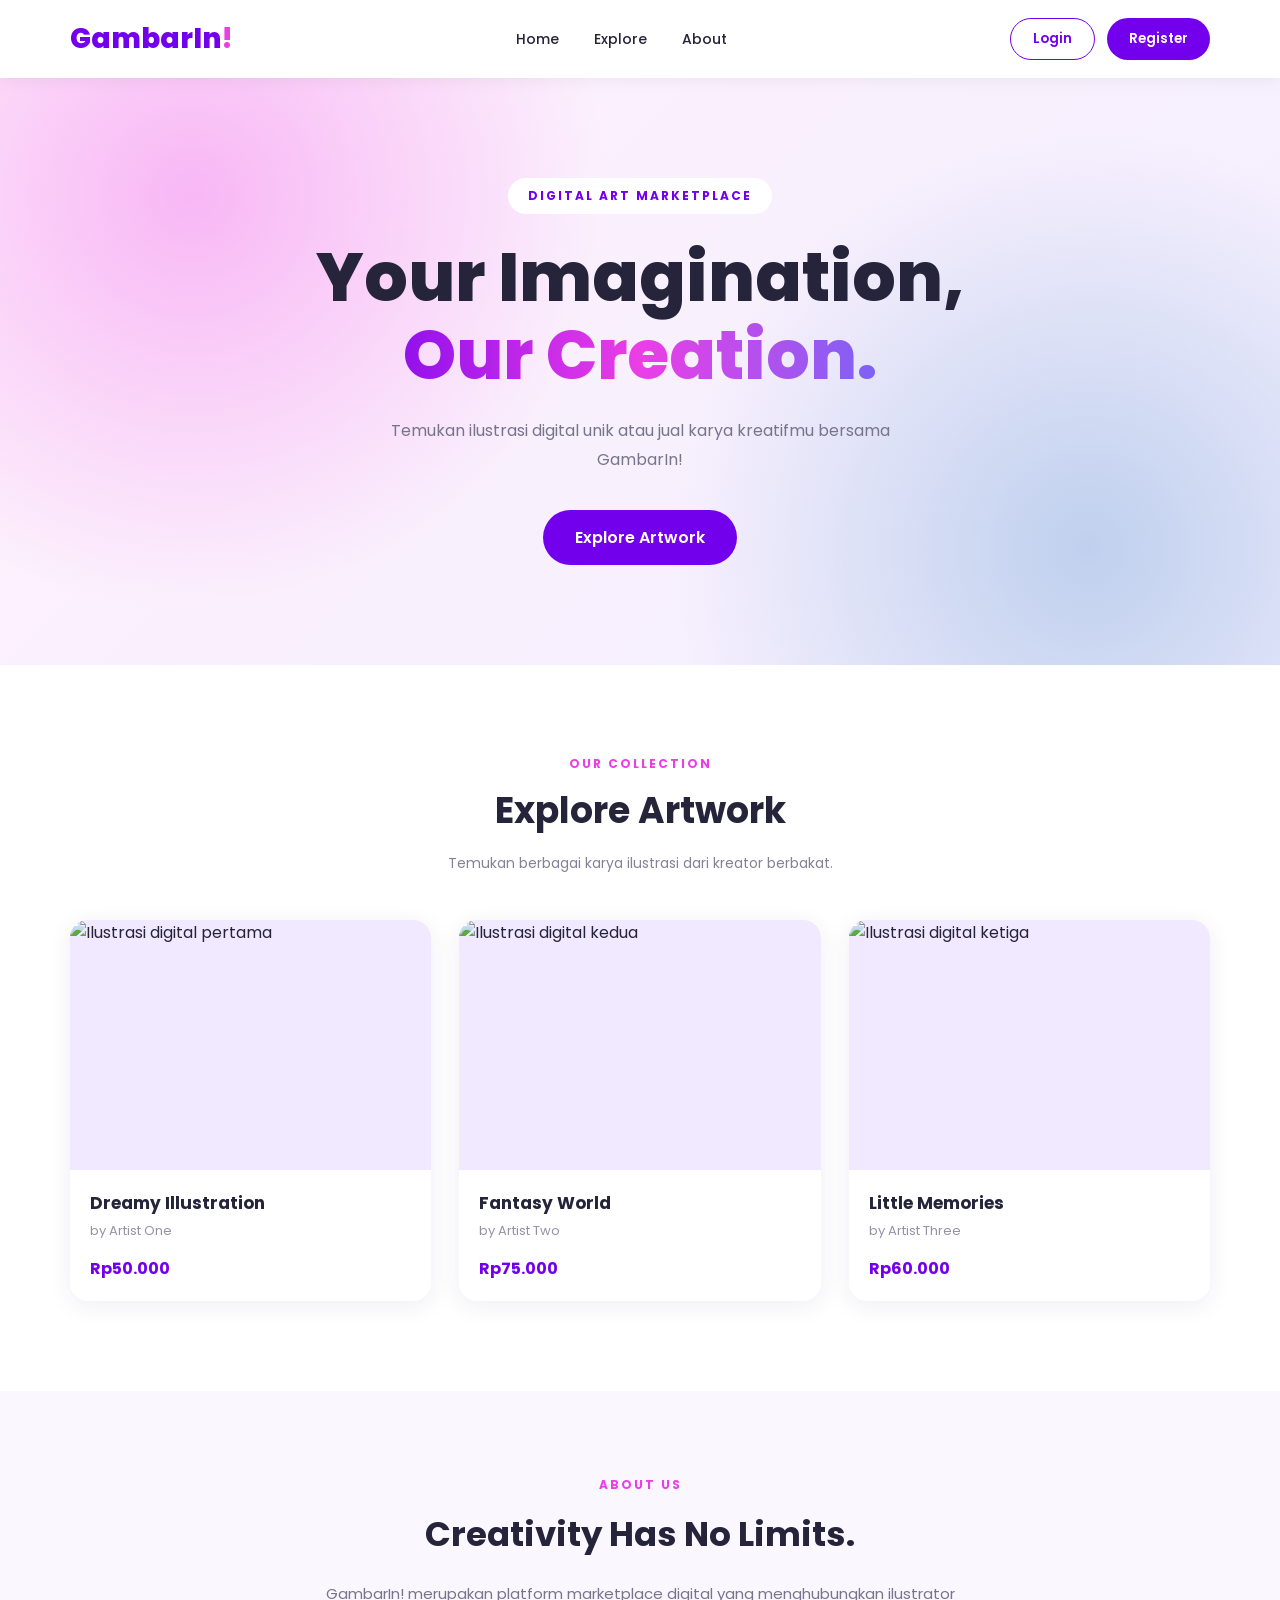
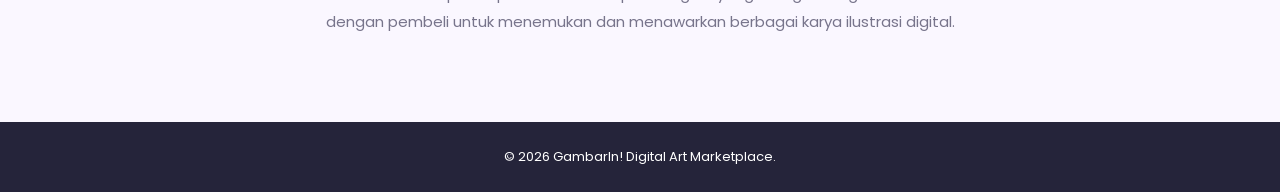
==== index.html @ 2f71aa79 "Add files via upload" ====
<!DOCTYPE html>
<html lang="id">
<head>
    <meta charset="UTF-8">
    <meta name="viewport" content="width=device-width, initial-scale=1.0">

    <title>GambarIn! - Digital Art Marketplace</title>

    <!-- Menghubungkan file CSS -->
     <link rel="preconnect" href="https://fonts.googleapis.com">
<link href="https://fonts.googleapis.com/css2?family=Poppins:wght@400;500;600;700;800&display=swap" rel="stylesheet">
    <link rel="stylesheet" href="style.css">
</head>

<body>

    <!-- NAVBAR -->
    <header>
        <nav class="navbar">
            <a href="#" class="logo">GambarIn<span>!</span></a>

            <div class="nav-links">
                <a href="#home">Home</a>
                <a href="#explore">Explore</a>
                <a href="#about">About</a>
            </div>

            <div class="nav-buttons" id="navButtons">
    <button class="btn-login">Login</button>
    <button class="btn-register">Register</button>
</div>
        </nav>
    </header>


    <!-- HERO SECTION -->
    <main>

        <section class="hero" id="home">
            <div class="hero-content">
                <p class="hero-label">DIGITAL ART MARKETPLACE</p>

                <h1>
                    Your Imagination,
                    <span>Our Creation.</span>
                </h1>

                <p class="hero-description">
                    Temukan ilustrasi digital unik atau jual
                    karya kreatifmu bersama GambarIn!
                </p>

                <a href="#explore" class="btn-explore">
                    Explore Artwork
                </a>
            </div>
        </section>


        <!-- EXPLORE SECTION -->
        <section class="explore" id="explore">

            <div class="section-heading">
                <p>OUR COLLECTION</p>
                <h2>Explore Artwork</h2>
                <span>
                    Temukan berbagai karya ilustrasi dari
                    kreator berbakat.
                </span>
            </div>

            <div class="artwork-container" id="artworkContainer">

                <!-- Karya pertama -->
                <div class="artwork-card">
                    <div class="artwork-image">
                        <img src="images/artwork1.jpg" alt="Ilustrasi digital pertama">
                    </div>

                    <div class="artwork-info">
                        <h3>Dreamy Illustration</h3>
                        <p>by Artist One</p>
                        <strong>Rp50.000</strong>
                    </div>
                </div>

                <!-- Karya kedua -->
                <div class="artwork-card">
                    <div class="artwork-image">
                        <img src="images/artwork2.jpg" alt="Ilustrasi digital kedua">
                    </div>

                    <div class="artwork-info">
                        <h3>Fantasy World</h3>
                        <p>by Artist Two</p>
                        <strong>Rp75.000</strong>
                    </div>
                </div>

                <!-- Karya ketiga -->
                <div class="artwork-card">
                    <div class="artwork-image">
                        <img src="images/artwork3.jpg" alt="Ilustrasi digital ketiga">
                    </div>

                    <div class="artwork-info">
                        <h3>Little Memories</h3>
                        <p>by Artist Three</p>
                        <strong>Rp60.000</strong>
                    </div>
                </div>

            </div>
        </section>


        <!-- ABOUT SECTION -->
        <section class="about" id="about">
            <p>ABOUT US</p>
            <h2>Creativity Has No Limits.</h2>

            <p>
                GambarIn! merupakan platform marketplace
                digital yang menghubungkan ilustrator dengan
                pembeli untuk menemukan dan menawarkan
                berbagai karya ilustrasi digital.
            </p>
        </section>

    </main>


    <!-- FOOTER -->
    <footer>
        <p>© 2026 GambarIn! Digital Art Marketplace.</p>
    </footer>


    <!-- Menghubungkan file JavaScript -->
   <script src="https://cdn.jsdelivr.net/npm/@supabase/supabase-js@2"></script>
<script src="js/supabase.js"></script>
<script src="script.js"></script>

</body>
</html>
---- style.css ----
/* =================================
   1. PENGATURAN DASAR
================================= */

:root {
    --pink: #EB3EE6;
    --purple: #7300ED;
    --magenta: #F00FA9;
    --blue: #546FFA;
    --lime: #B7E44B;
    --white: #FFFFFF;
    --dark: #25243A;
    --soft-bg: #FAF7FF;
}

* {
    margin: 0;
    padding: 0;
    box-sizing: border-box;
    scroll-behavior: smooth;
}

body {
    font-family: 'Poppins', sans-serif;
    background-color: var(--white);
    color: var(--dark);
}


/* =================================
   2. NAVBAR
================================= */

header {
    width: 100%;
    background: var(--white);
    position: sticky;
    top: 0;
    z-index: 100;
    box-shadow: 0 3px 15px rgba(0, 0, 0, 0.05);
}

.navbar {
    max-width: 1200px;
    margin: auto;
    padding: 18px 30px;
    display: flex;
    justify-content: space-between;
    align-items: center;
}

.logo {
    text-decoration: none;
    font-size: 28px;
    font-weight: 800;
    color: var(--purple);
}

.logo span {
    color: var(--pink);
}

.nav-links {
    display: flex;
    gap: 35px;
}

.nav-links a {
    text-decoration: none;
    color: var(--dark);
    font-size: 14px;
    font-weight: 500;
    transition: 0.3s;
}

.nav-links a:hover {
    color: var(--pink);
}

.nav-buttons {
    display: flex;
    gap: 12px;
}

button {
    font-family: inherit;
    cursor: pointer;
}

.btn-login {
    padding: 10px 22px;
    border: 1px solid var(--purple);
    border-radius: 25px;
    background: transparent;
    color: var(--purple);
    font-weight: 600;
}

.btn-register {
    padding: 10px 22px;
    border: none;
    border-radius: 25px;
    background: var(--purple);
    color: var(--white);
    font-weight: 600;
    transition: 0.3s;
}

.btn-register:hover {
    background: var(--pink);
    transform: translateY(-2px);
}


/* =================================
   3. HERO SECTION
================================= */

.hero {
    min-height: 570px;
    padding: 100px 30px;
    display: flex;
    align-items: center;
    justify-content: center;
    text-align: center;
    background:
        radial-gradient(circle at 15% 20%, #F8B7F5, transparent 35%),
        radial-gradient(circle at 85% 80%, #BFD0EE, transparent 35%),
        linear-gradient(135deg, #FFF1FC, #F3EFFF);
}

.hero-content {
    max-width: 750px;
}

.hero-label {
    display: inline-block;
    padding: 9px 20px;
    border-radius: 30px;
    background: var(--white);
    color: var(--purple);
    font-size: 12px;
    font-weight: 700;
    letter-spacing: 2px;
    margin-bottom: 25px;
}

.hero h1 {
    font-size: clamp(38px, 6vw, 68px);
    line-height: 1.15;
    font-weight: 800;
    margin-bottom: 22px;
}

.hero h1 span {
    display: block;
    background: linear-gradient(
        90deg,
        var(--purple),
        var(--pink),
        var(--blue)
    );
    -webkit-background-clip: text;
    background-clip: text;
    color: transparent;
}

.hero-description {
    max-width: 570px;
    margin: auto;
    color: #77748B;
    font-size: 16px;
    line-height: 1.8;
    margin-bottom: 35px;
}

.btn-explore {
    display: inline-block;
    padding: 15px 32px;
    border-radius: 30px;
    background: var(--purple);
    color: var(--white);
    text-decoration: none;
    font-weight: 600;
    transition: 0.3s;
}

.btn-explore:hover {
    background: var(--pink);
    transform: translateY(-3px);
}


/* =================================
   4. EXPLORE ARTWORK
================================= */

.explore {
    padding: 90px 30px;
    max-width: 1200px;
    margin: auto;
}

.section-heading {
    text-align: center;
    margin-bottom: 45px;
}

.section-heading p {
    color: var(--pink);
    font-size: 12px;
    font-weight: 700;
    letter-spacing: 2px;
    margin-bottom: 10px;
}

.section-heading h2 {
    font-size: 36px;
    margin-bottom: 12px;
}

.section-heading span {
    color: #858196;
    font-size: 14px;
}

.artwork-container {
    display: grid;
    grid-template-columns: repeat(3, 1fr);
    gap: 28px;
}

.artwork-card {
    background: var(--white);
    border-radius: 18px;
    overflow: hidden;
    box-shadow: 0 5px 25px rgba(55, 30, 90, 0.08);
    transition: 0.3s;
}

.artwork-card:hover {
    transform: translateY(-7px);
    box-shadow: 0 12px 30px rgba(55, 30, 90, 0.14);
}

.artwork-image {
    height: 250px;
    overflow: hidden;
    background: #F1E9FF;
}

.artwork-image img {
    width: 100%;
    height: 100%;
    object-fit: cover;
    transition: 0.4s;
}

.artwork-card:hover .artwork-image img {
    transform: scale(1.05);
}

.artwork-info {
    padding: 20px;
}

.artwork-info h3 {
    font-size: 17px;
    margin-bottom: 5px;
}

.artwork-info p {
    color: #9691A5;
    font-size: 13px;
    margin-bottom: 15px;
}

.artwork-info strong {
    color: var(--purple);
    font-size: 16px;
}


/* =================================
   5. ABOUT SECTION
================================= */

.about {
    padding: 85px 30px;
    text-align: center;
    background: var(--soft-bg);
}

.about > p:first-child {
    color: var(--pink);
    font-weight: 700;
    letter-spacing: 2px;
    font-size: 12px;
    margin-bottom: 15px;
}

.about h2 {
    font-size: 34px;
    margin-bottom: 20px;
}

.about > p:last-child {
    max-width: 650px;
    margin: auto;
    color: #77748B;
    font-size: 15px;
    line-height: 1.9;
}


/* =================================
   6. FOOTER
================================= */

footer {
    padding: 25px;
    text-align: center;
    background: var(--dark);
    color: var(--white);
    font-size: 13px;
}


/* =================================
   7. RESPONSIVE DESIGN
================================= */

@media (max-width: 768px) {

    .navbar {
        flex-wrap: wrap;
        gap: 18px;
        padding: 16px 20px;
    }

    .nav-links {
        order: 3;
        width: 100%;
        justify-content: center;
        gap: 22px;
    }

    .nav-buttons {
        gap: 7px;
    }

    .btn-login,
    .btn-register {
        padding: 8px 14px;
        font-size: 12px;
    }

    .hero {
        min-height: 480px;
        padding: 70px 20px;
    }

    .hero-description {
        font-size: 14px;
    }

    .artwork-container {
        grid-template-columns: repeat(2, 1fr);
        gap: 18px;
    }

    .artwork-image {
        height: 200px;
    }

    .section-heading h2,
    .about h2 {
        font-size: 28px;
    }
}

@media (max-width: 480px) {

    .artwork-container {
        grid-template-columns: 1fr;
    }

    .artwork-image {
        height: 250px;
    }

    .nav-links {
        gap: 15px;
    }

    .nav-links a {
        font-size: 12px;
    }
}


/* =================================
   8. LOGIN & REGISTER MODAL
================================= */

.modal {
    display: none;
    position: fixed;
    inset: 0;
    background: rgba(30, 20, 50, 0.6);
    z-index: 999;
    justify-content: center;
    align-items: center;
    padding: 20px;
}

.modal.active {
    display: flex;
}

.modal-content {
    position: relative;
    background: white;
    width: 100%;
    max-width: 430px;
    padding: 40px 35px;
    border-radius: 22px;
    box-shadow: 0 10px 40px rgba(0, 0, 0, 0.15);
    animation: appear 0.3s ease;
}

@keyframes appear {
    from {
        opacity: 0;
        transform: translateY(20px);
    }

    to {
        opacity: 1;
        transform: translateY(0);
    }
}

.modal-content h2 {
    color: var(--purple);
    font-size: 27px;
    margin-bottom: 8px;
}

.modal-content > p {
    color: #858196;
    font-size: 13px;
    margin-bottom: 25px;
}

.close-modal {
    position: absolute;
    top: 15px;
    right: 20px;
    border: none;
    background: none;
    font-size: 28px;
    color: #888;
}

.modal-content label {
    display: block;
    font-size: 13px;
    font-weight: 600;
    margin-bottom: 7px;
}

.modal-content input,
.modal-content select {
    width: 100%;
    padding: 12px;
    margin-bottom: 18px;
    border: 1px solid #E5DDF0;
    border-radius: 9px;
    outline: none;
    font-family: inherit;
}

.modal-content input:focus,
.modal-content select:focus {
    border-color: var(--purple);
}

.modal-submit {
    width: 100%;
    padding: 13px;
    background: var(--purple);
    color: white;
    border: none;
    border-radius: 10px;
    font-weight: 600;
    margin-top: 5px;
}

.modal-submit:hover {
    background: var(--pink);
}

.modal-content .switch-form {
    margin-top: 20px;
    margin-bottom: 0;
    text-align: center;
}

.switch-form a {
    color: var(--purple);
    font-weight: 700;
    text-decoration: none;
}
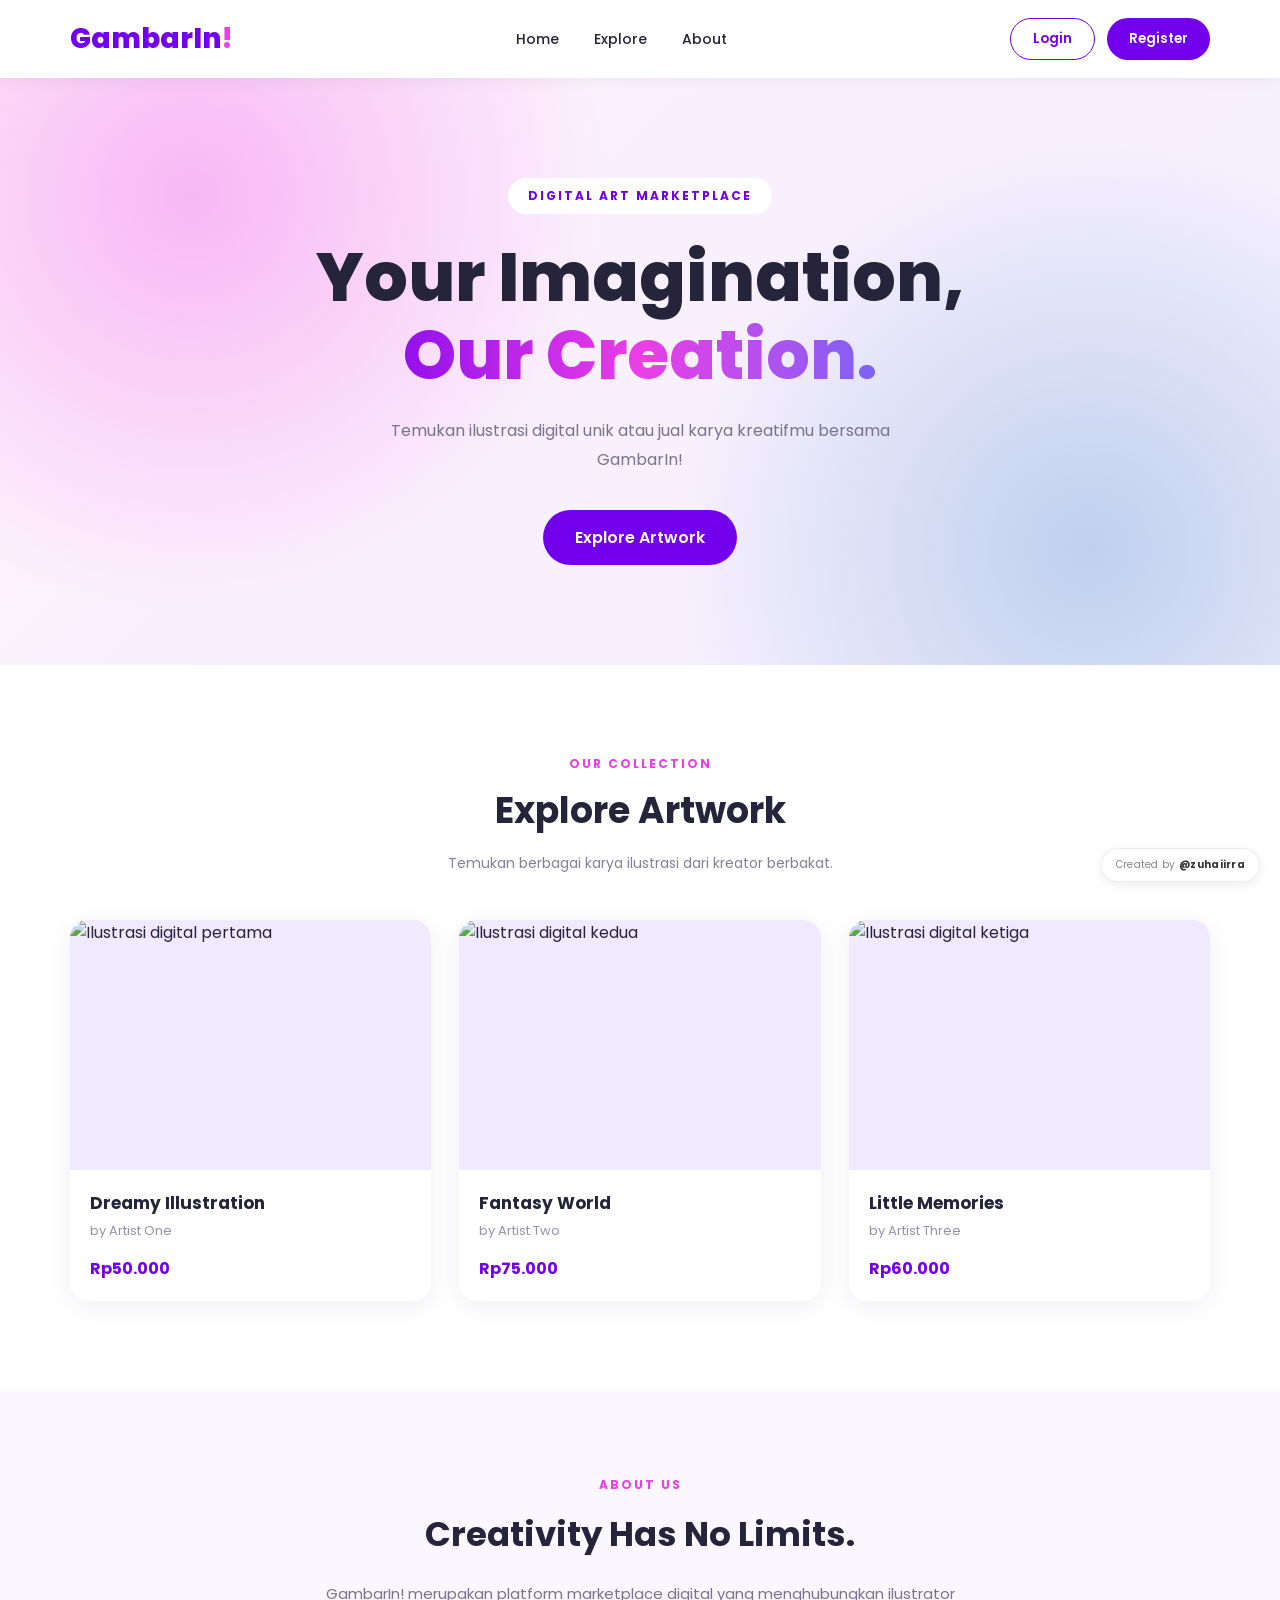
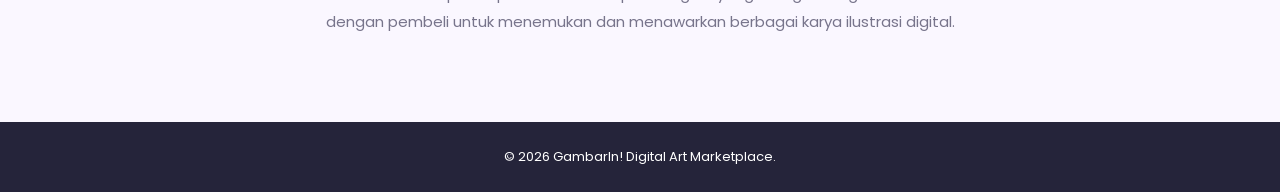
==== commit a68a74df: "Add creator watermark and update section comments Added a creator watermark to the footer and update" ====
--- a/index.html
+++ b/index.html
@@ -7,10 +7,47 @@
 
     <title>GambarIn! - Digital Art Marketplace</title>
 
-    <!-- Menghubungkan file CSS -->
-     <link rel="preconnect" href="https://fonts.googleapis.com">
-<link href="https://fonts.googleapis.com/css2?family=Poppins:wght@400;500;600;700;800&display=swap" rel="stylesheet">
+    <!-- FONT -->
+    <link rel="preconnect" href="https://fonts.googleapis.com">
+    <link href="https://fonts.googleapis.com/css2?family=Poppins:wght@400;500;600;700;800&display=swap" rel="stylesheet">
+
+    <!-- CSS -->
     <link rel="stylesheet" href="style.css">
+
+    <!-- WATERMARK STYLE -->
+    <style>
+        .creator-watermark {
+            position: fixed;
+            bottom: 18px;
+            right: 20px;
+            z-index: 9999;
+            padding: 8px 14px;
+            border-radius: 30px;
+            background: rgba(255, 255, 255, 0.88);
+            border: 1px solid rgba(0, 0, 0, 0.07);
+            box-shadow: 0 3px 12px rgba(0, 0, 0, 0.08);
+            font-family: 'Poppins', sans-serif;
+            font-size: 10px;
+            color: #888;
+            letter-spacing: 0.3px;
+            pointer-events: none;
+            backdrop-filter: blur(8px);
+        }
+
+        .creator-watermark span {
+            color: #333;
+            font-weight: 700;
+        }
+
+        @media (max-width: 480px) {
+            .creator-watermark {
+                bottom: 12px;
+                right: 12px;
+                font-size: 9px;
+                padding: 6px 11px;
+            }
+        }
+    </style>
 </head>
 
 <body>
@@ -27,16 +64,16 @@
             </div>
 
             <div class="nav-buttons" id="navButtons">
-    <button class="btn-login">Login</button>
-    <button class="btn-register">Register</button>
-</div>
+                <button class="btn-login">Login</button>
+                <button class="btn-register">Register</button>
+            </div>
         </nav>
     </header>
 
-
-    <!-- HERO SECTION -->
+    <!-- MAIN CONTENT -->
     <main>
 
+        <!-- HERO SECTION -->
         <section class="hero" id="home">
             <div class="hero-content">
                 <p class="hero-label">DIGITAL ART MARKETPLACE</p>
@@ -57,7 +94,6 @@
             </div>
         </section>
 
-
         <!-- EXPLORE SECTION -->
         <section class="explore" id="explore">
 
@@ -72,7 +108,7 @@
 
             <div class="artwork-container" id="artworkContainer">
 
-                <!-- Karya pertama -->
+                <!-- KARYA PERTAMA -->
                 <div class="artwork-card">
                     <div class="artwork-image">
                         <img src="images/artwork1.jpg" alt="Ilustrasi digital pertama">
@@ -85,7 +121,7 @@
                     </div>
                 </div>
 
-                <!-- Karya kedua -->
+                <!-- KARYA KEDUA -->
                 <div class="artwork-card">
                     <div class="artwork-image">
                         <img src="images/artwork2.jpg" alt="Ilustrasi digital kedua">
@@ -98,7 +134,7 @@
                     </div>
                 </div>
 
-                <!-- Karya ketiga -->
+                <!-- KARYA KETIGA -->
                 <div class="artwork-card">
                     <div class="artwork-image">
                         <img src="images/artwork3.jpg" alt="Ilustrasi digital ketiga">
@@ -113,7 +149,6 @@
 
             </div>
         </section>
-
 
         <!-- ABOUT SECTION -->
         <section class="about" id="about">
@@ -130,17 +165,20 @@
 
     </main>
 
-
     <!-- FOOTER -->
     <footer>
         <p>© 2026 GambarIn! Digital Art Marketplace.</p>
     </footer>
 
+    <!-- CREATOR WATERMARK -->
+    <div class="creator-watermark">
+        Created by <span>@zuhaiirra</span>
+    </div>
 
-    <!-- Menghubungkan file JavaScript -->
-   <script src="https://cdn.jsdelivr.net/npm/@supabase/supabase-js@2"></script>
-<script src="js/supabase.js"></script>
-<script src="script.js"></script>
+    <!-- JAVASCRIPT -->
+    <script src="https://cdn.jsdelivr.net/npm/@supabase/supabase-js@2"></script>
+    <script src="js/supabase.js"></script>
+    <script src="script.js"></script>
 
 </body>
 </html>
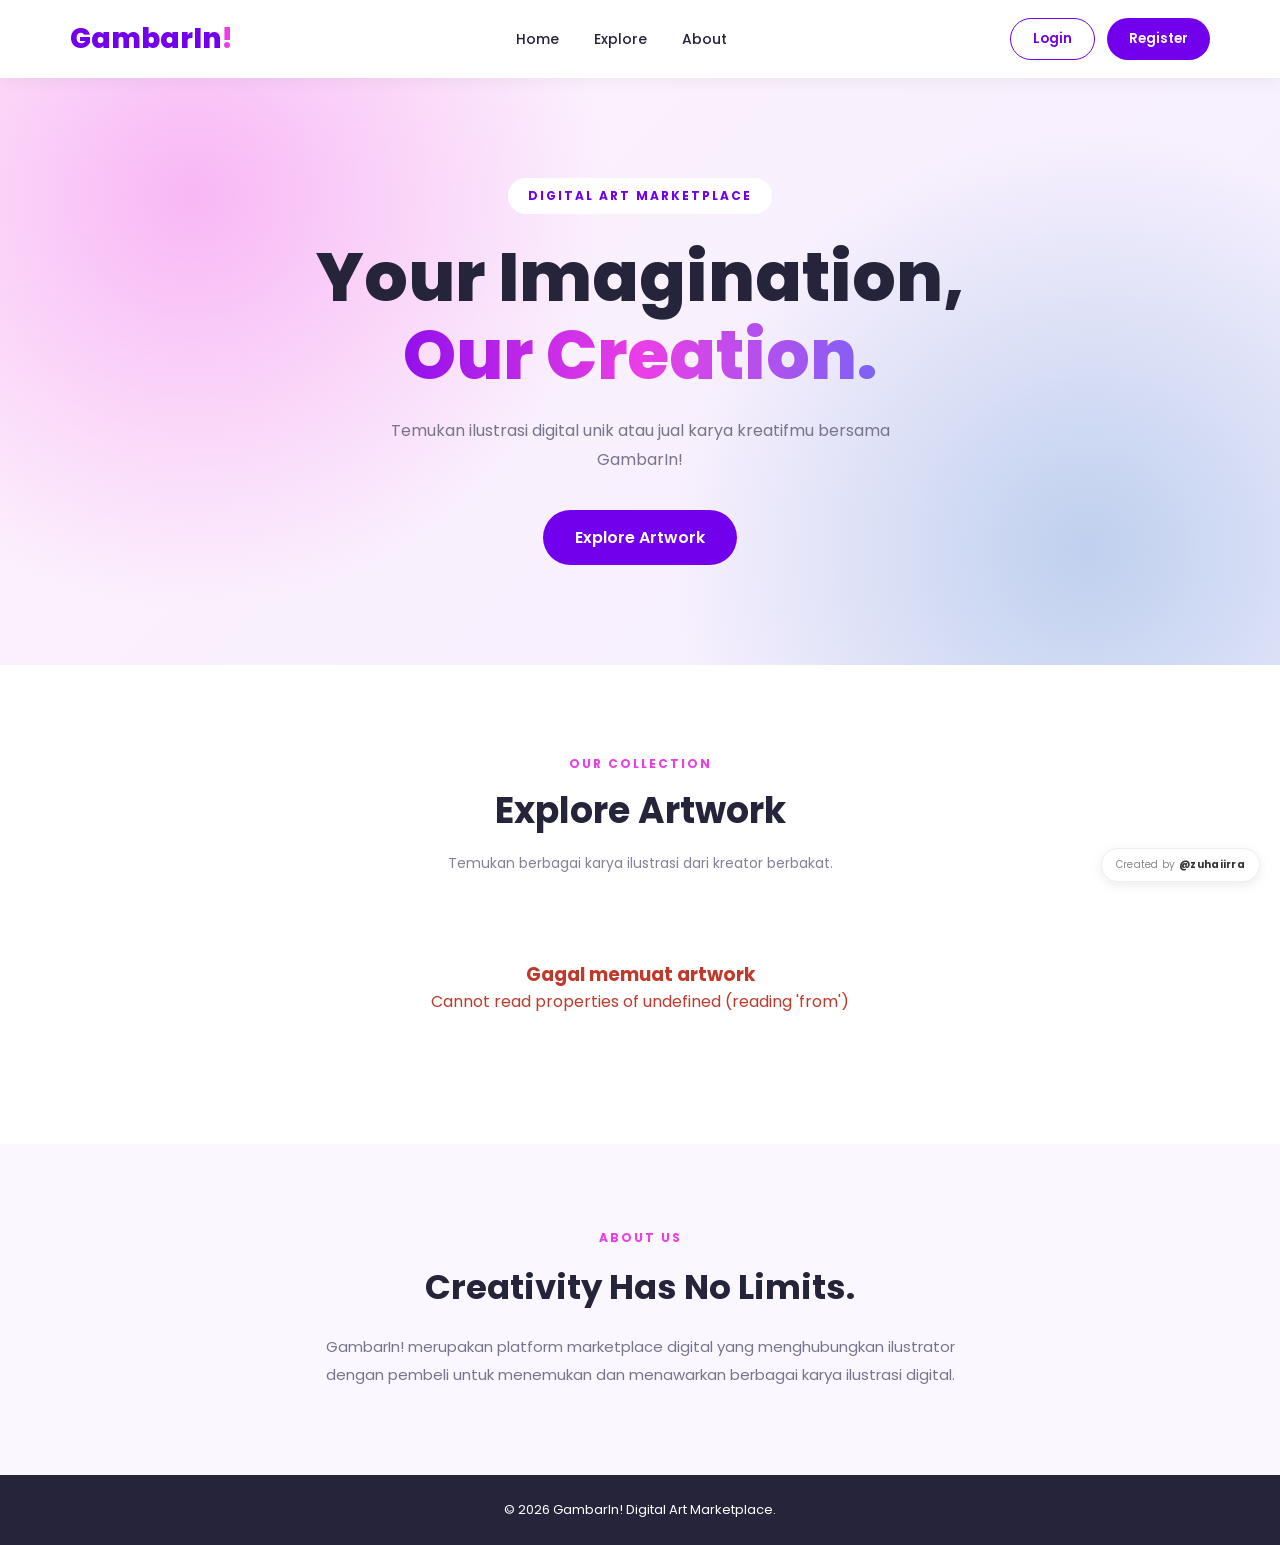
==== commit 3dec17d2: "Enhance index.html with Supabase artwork loading Updated the index.html file to include loading artw" ====
--- a/index.html
+++ b/index.html
@@ -14,7 +14,7 @@
     <!-- CSS -->
     <link rel="stylesheet" href="style.css">
 
-    <!-- WATERMARK STYLE -->
+    <!-- WATERMARK & ARTWORK MODAL STYLE -->
     <style>
         .creator-watermark {
             position: fixed;
@@ -39,12 +39,196 @@
             font-weight: 700;
         }
 
+        .artwork-loading,
+        .artwork-empty,
+        .artwork-error {
+            width: 100%;
+            padding: 40px 20px;
+            text-align: center;
+            color: #777;
+            grid-column: 1 / -1;
+        }
+
+        .artwork-error {
+            color: #c0392b;
+        }
+
+        .artwork-card {
+            cursor: pointer;
+            transition: transform 0.25s ease, box-shadow 0.25s ease;
+        }
+
+        .artwork-card:hover {
+            transform: translateY(-6px);
+        }
+
+        .artwork-card:focus-visible {
+            outline: 3px solid #8b70c9;
+            outline-offset: 4px;
+        }
+
+        .artwork-image img {
+            width: 100%;
+            height: 100%;
+            object-fit: cover;
+        }
+
+        .artwork-category {
+            display: inline-block;
+            margin: 5px 0 8px;
+            padding: 4px 10px;
+            border-radius: 20px;
+            background: #f0eafa;
+            color: #7657a8;
+            font-size: 11px;
+        }
+
+        /* DETAIL ARTWORK MODAL */
+        .artwork-detail-modal {
+            display: none;
+            position: fixed;
+            inset: 0;
+            z-index: 10000;
+            padding: 20px;
+            background: rgba(0, 0, 0, 0.65);
+            justify-content: center;
+            align-items: center;
+            overflow-y: auto;
+        }
+
+        .artwork-detail-modal.active {
+            display: flex;
+        }
+
+        .artwork-detail-content {
+            position: relative;
+            width: 100%;
+            max-width: 850px;
+            max-height: 90vh;
+            overflow-y: auto;
+            display: grid;
+            grid-template-columns: 1fr 1fr;
+            background: #fff;
+            border-radius: 18px;
+            font-family: 'Poppins', sans-serif;
+        }
+
+        .artwork-detail-image {
+            min-height: 350px;
+            background: #f4f1f8;
+            display: flex;
+            align-items: center;
+            justify-content: center;
+            overflow: hidden;
+            border-radius: 18px 0 0 18px;
+        }
+
+        .artwork-detail-image img {
+            width: 100%;
+            height: 100%;
+            max-height: 550px;
+            object-fit: contain;
+        }
+
+        .artwork-detail-info {
+            padding: 35px 30px;
+            display: flex;
+            flex-direction: column;
+            justify-content: center;
+        }
+
+        .artwork-detail-info h2 {
+            margin: 10px 0;
+            font-size: 25px;
+            color: #292333;
+        }
+
+        .artwork-detail-info p {
+            color: #777;
+            line-height: 1.7;
+            font-size: 13px;
+        }
+
+        .artwork-detail-seller {
+            font-weight: 600;
+            color: #7657a8 !important;
+        }
+
+        .artwork-detail-price {
+            display: block;
+            margin: 18px 0;
+            font-size: 22px;
+            color: #7657a8;
+        }
+
+        .artwork-detail-order {
+            border: none;
+            padding: 13px 20px;
+            border-radius: 10px;
+            background: #7657a8;
+            color: white;
+            font-family: inherit;
+            font-size: 14px;
+            font-weight: 600;
+            cursor: pointer;
+            transition: 0.2s;
+        }
+
+        .artwork-detail-order:hover {
+            background: #5d438b;
+        }
+
+        .artwork-detail-close {
+            position: absolute;
+            top: 12px;
+            right: 15px;
+            z-index: 2;
+            width: 35px;
+            height: 35px;
+            border: none;
+            border-radius: 50%;
+            background: rgba(255, 255, 255, 0.95);
+            color: #333;
+            font-size: 25px;
+            cursor: pointer;
+            box-shadow: 0 2px 8px rgba(0,0,0,0.1);
+        }
+
+        @media (max-width: 650px) {
+            .artwork-detail-content {
+                grid-template-columns: 1fr;
+                max-width: 430px;
+            }
+
+            .artwork-detail-image {
+                min-height: 250px;
+                max-height: 300px;
+                border-radius: 18px 18px 0 0;
+            }
+
+            .artwork-detail-image img {
+                max-height: 300px;
+            }
+
+            .artwork-detail-info {
+                padding: 25px 22px;
+            }
+
+            .artwork-detail-info h2 {
+                font-size: 21px;
+            }
+        }
+
         @media (max-width: 480px) {
             .creator-watermark {
                 bottom: 12px;
                 right: 12px;
                 font-size: 9px;
                 padding: 6px 11px;
+            }
+
+            .artwork-detail-modal {
+                padding: 12px;
             }
         }
     </style>
@@ -106,48 +290,13 @@
                 </span>
             </div>
 
+            <!-- ARTWORK DARI SUPABASE -->
             <div class="artwork-container" id="artworkContainer">
-
-                <!-- KARYA PERTAMA -->
-                <div class="artwork-card">
-                    <div class="artwork-image">
-                        <img src="images/artwork1.jpg" alt="Ilustrasi digital pertama">
-                    </div>
-
-                    <div class="artwork-info">
-                        <h3>Dreamy Illustration</h3>
-                        <p>by Artist One</p>
-                        <strong>Rp50.000</strong>
-                    </div>
+                <div class="artwork-loading">
+                    Memuat karya dari para kreator...
                 </div>
-
-                <!-- KARYA KEDUA -->
-                <div class="artwork-card">
-                    <div class="artwork-image">
-                        <img src="images/artwork2.jpg" alt="Ilustrasi digital kedua">
-                    </div>
-
-                    <div class="artwork-info">
-                        <h3>Fantasy World</h3>
-                        <p>by Artist Two</p>
-                        <strong>Rp75.000</strong>
-                    </div>
-                </div>
-
-                <!-- KARYA KETIGA -->
-                <div class="artwork-card">
-                    <div class="artwork-image">
-                        <img src="images/artwork3.jpg" alt="Ilustrasi digital ketiga">
-                    </div>
-
-                    <div class="artwork-info">
-                        <h3>Little Memories</h3>
-                        <p>by Artist Three</p>
-                        <strong>Rp60.000</strong>
-                    </div>
-                </div>
-
-            </div>
+            </div>
+
         </section>
 
         <!-- ABOUT SECTION -->
